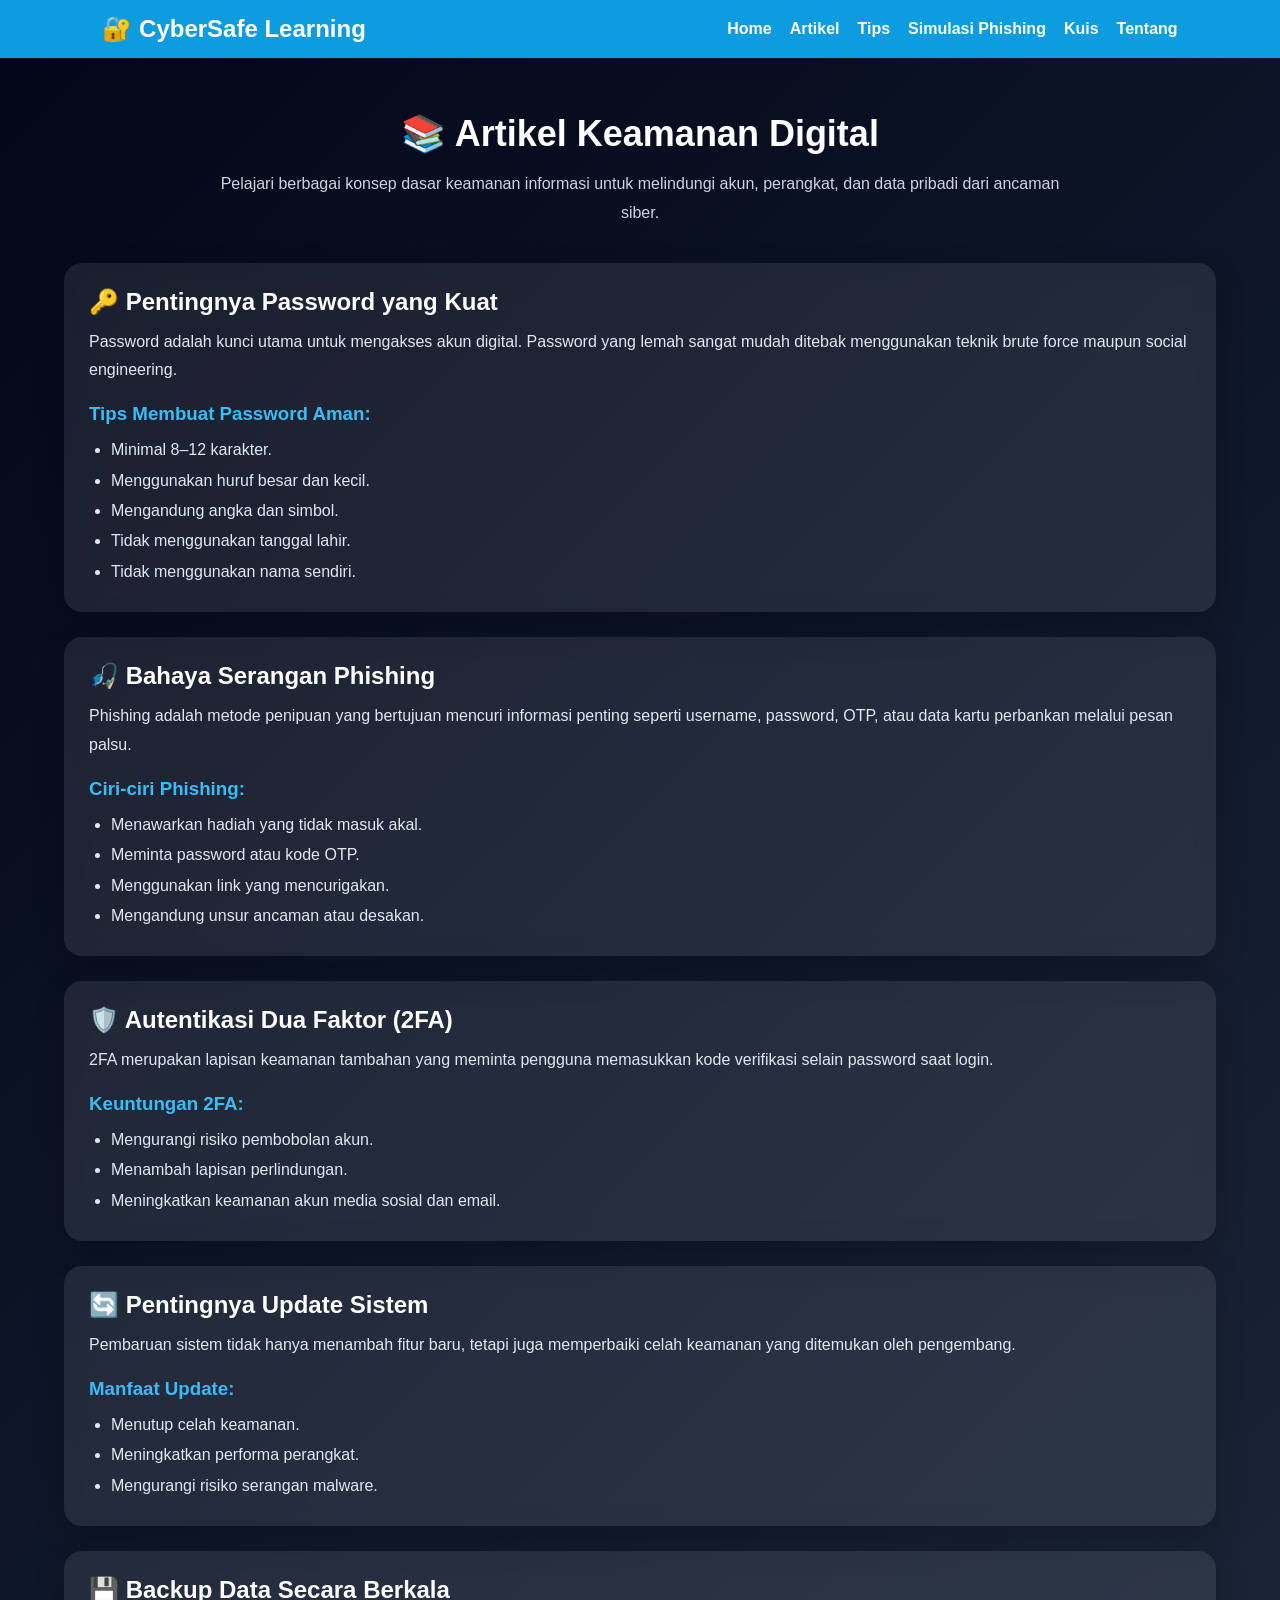
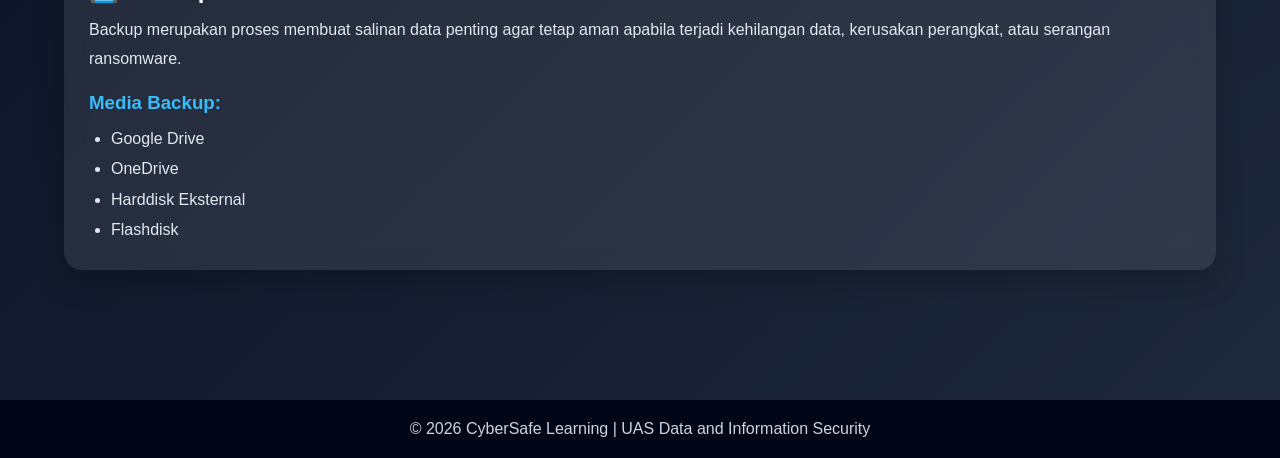
==== artikel.html @ a2234043 "Upload CyberSafe Learning Website" ====
<!DOCTYPE html>
<html lang="id">
<head>
    <meta charset="UTF-8">
    <meta name="viewport" content="width=device-width, initial-scale=1.0">
    <title>Artikel Keamanan - CyberSafe Learning</title>
    <link rel="stylesheet" href="css/style.css">
</head>
<body>

<header>
    <nav class="navbar">
        <h2>🔐 CyberSafe Learning</h2>
        <ul>
            <li><a href="index.html">Home</a></li>
            <li><a href="artikel.html">Artikel</a></li>
            <li><a href="tips.html">Tips</a></li>
            <li><a href="phishing.html">Simulasi Phishing</a></li>
            <li><a href="kuis.html">Kuis</a></li>
            <li><a href="tentang.html">Tentang</a></li>
        </ul>
    </nav>
</header>

<section class="content">
    <h1 class="section-title">📚 Artikel Keamanan Digital</h1>
    <p class="section-desc">
        Pelajari berbagai konsep dasar keamanan informasi untuk melindungi akun,
        perangkat, dan data pribadi dari ancaman siber.
    </p>

    <div class="article">
        <h2>🔑 Pentingnya Password yang Kuat</h2>
        <p>
            Password adalah kunci utama untuk mengakses akun digital. Password yang lemah
            sangat mudah ditebak menggunakan teknik brute force maupun social engineering.
        </p>

        <h3>Tips Membuat Password Aman:</h3>
        <ul>
            <li>Minimal 8–12 karakter.</li>
            <li>Menggunakan huruf besar dan kecil.</li>
            <li>Mengandung angka dan simbol.</li>
            <li>Tidak menggunakan tanggal lahir.</li>
            <li>Tidak menggunakan nama sendiri.</li>
        </ul>
    </div>

    <div class="article">
        <h2>🎣 Bahaya Serangan Phishing</h2>
        <p>
            Phishing adalah metode penipuan yang bertujuan mencuri informasi penting
            seperti username, password, OTP, atau data kartu perbankan melalui pesan palsu.
        </p>

        <h3>Ciri-ciri Phishing:</h3>
        <ul>
            <li>Menawarkan hadiah yang tidak masuk akal.</li>
            <li>Meminta password atau kode OTP.</li>
            <li>Menggunakan link yang mencurigakan.</li>
            <li>Mengandung unsur ancaman atau desakan.</li>
        </ul>
    </div>

    <div class="article">
        <h2>🛡️ Autentikasi Dua Faktor (2FA)</h2>
        <p>
            2FA merupakan lapisan keamanan tambahan yang meminta pengguna memasukkan
            kode verifikasi selain password saat login.
        </p>

        <h3>Keuntungan 2FA:</h3>
        <ul>
            <li>Mengurangi risiko pembobolan akun.</li>
            <li>Menambah lapisan perlindungan.</li>
            <li>Meningkatkan keamanan akun media sosial dan email.</li>
        </ul>
    </div>

    <div class="article">
        <h2>🔄 Pentingnya Update Sistem</h2>
        <p>
            Pembaruan sistem tidak hanya menambah fitur baru, tetapi juga memperbaiki
            celah keamanan yang ditemukan oleh pengembang.
        </p>

        <h3>Manfaat Update:</h3>
        <ul>
            <li>Menutup celah keamanan.</li>
            <li>Meningkatkan performa perangkat.</li>
            <li>Mengurangi risiko serangan malware.</li>
        </ul>
    </div>

    <div class="article">
        <h2>💾 Backup Data Secara Berkala</h2>
        <p>
            Backup merupakan proses membuat salinan data penting agar tetap aman apabila
            terjadi kehilangan data, kerusakan perangkat, atau serangan ransomware.
        </p>

        <h3>Media Backup:</h3>
        <ul>
            <li>Google Drive</li>
            <li>OneDrive</li>
            <li>Harddisk Eksternal</li>
            <li>Flashdisk</li>
        </ul>
    </div>

</section>

<footer>
    <p>&copy; 2026 CyberSafe Learning | UAS Data and Information Security</p>
</footer>

</body>
</html>
---- css/style.css ----
* {
    margin: 0;
    padding: 0;
    box-sizing: border-box;
    font-family: Arial, Helvetica, sans-serif;
}

body {
    background: linear-gradient(135deg, #020617, #0f172a, #1e293b);
    color: #ffffff;
    min-height: 100vh;
}

.navbar {
    background: rgba(14, 165, 233, 0.95);
    display: flex;
    justify-content: space-between;
    align-items: center;
    padding: 15px 8%;
    position: sticky;
    top: 0;
    z-index: 100;
}

.navbar h2 {
    color: white;
}

.navbar ul {
    list-style: none;
    display: flex;
    gap: 18px;
}

.navbar ul li a {
    color: white;
    text-decoration: none;
    font-weight: bold;
}

.navbar ul li a:hover {
    color: #facc15;
}

.premium-hero {
    display: flex;
    align-items: center;
    justify-content: space-between;
    padding: 90px 8%;
    gap: 40px;
}

.hero-text {
    max-width: 650px;
}

.badge {
    display: inline-block;
    background: rgba(250, 204, 21, 0.15);
    color: #facc15;
    padding: 8px 14px;
    border-radius: 30px;
    margin-bottom: 18px;
    font-weight: bold;
}

.hero h1 {
    font-size: 48px;
    margin-bottom: 18px;
}

.hero p {
    line-height: 1.8;
    font-size: 18px;
    color: #e2e8f0;
}

.hero-buttons {
    margin-top: 25px;
}

.btn,
.btn-secondary {
    display: inline-block;
    padding: 13px 24px;
    border-radius: 10px;
    text-decoration: none;
    margin-right: 10px;
    font-weight: bold;
}

.btn {
    background: #0ea5e9;
    color: white;
}

.btn-secondary {
    border: 2px solid #0ea5e9;
    color: #38bdf8;
}

.btn:hover {
    background: #0284c7;
}

.btn-secondary:hover {
    background: #0ea5e9;
    color: white;
}

.hero-card {
    background: rgba(255, 255, 255, 0.1);
    padding: 35px;
    border-radius: 25px;
    text-align: center;
    max-width: 330px;
    box-shadow: 0 20px 40px rgba(0,0,0,0.3);
}

.lock-icon {
    font-size: 70px;
    margin-bottom: 15px;
}

.content {
    width: 90%;
    max-width: 1200px;
    margin: auto;
    padding: 55px 0;
}

.section-title {
    text-align: center;
    margin-bottom: 15px;
    font-size: 36px;
}

.section-desc {
    text-align: center;
    max-width: 850px;
    margin: 0 auto 35px;
    color: #cbd5e1;
    line-height: 1.8;
}

.stats,
.cards,
.steps {
    display: grid;
    grid-template-columns: repeat(auto-fit, minmax(260px, 1fr));
    gap: 22px;
    margin-top: 30px;
}

.stat-box,
.card,
.step,
.article,
.quiz-box,
.email-card,
.warning-box,
.about-box {
    background: rgba(255, 255, 255, 0.09);
    backdrop-filter: blur(10px);
    border-radius: 18px;
    padding: 25px;
    box-shadow: 0 12px 30px rgba(0,0,0,0.22);
}

.stat-box h3 {
    font-size: 28px;
    color: #38bdf8;
    margin-bottom: 10px;
}

.card {
    transition: 0.3s;
}

.card:hover,
.step:hover {
    transform: translateY(-6px);
}

.card-icon {
    font-size: 42px;
    margin-bottom: 12px;
}

.card h3,
.step h3,
.article h2 {
    margin-bottom: 12px;
}

.card p,
.step p,
.article p,
.about-box p {
    color: #e2e8f0;
    line-height: 1.8;
}

.step span {
    display: inline-block;
    background: #0ea5e9;
    padding: 8px 13px;
    border-radius: 50%;
    font-weight: bold;
    margin-bottom: 15px;
}

.article {
    margin-bottom: 25px;
}

.article h3,
.about-box h3 {
    margin-top: 18px;
    margin-bottom: 10px;
    color: #38bdf8;
}

.article ul,
.warning-box ul,
.about-box ul {
    margin-left: 22px;
    line-height: 1.9;
    color: #e2e8f0;
}

.security-table {
    width: 100%;
    border-collapse: collapse;
    margin-top: 15px;
    overflow: hidden;
}

.security-table th,
.security-table td {
    padding: 13px;
    border: 1px solid rgba(255,255,255,0.2);
    text-align: left;
}

.security-table th {
    background: #0ea5e9;
}

.email-header {
    display: flex;
    justify-content: space-between;
    align-items: center;
}

.danger-badge {
    background: #ef4444;
    color: white;
    padding: 7px 12px;
    border-radius: 20px;
    font-size: 13px;
}

.email-body {
    margin-top: 18px;
    background: rgba(0,0,0,0.2);
    padding: 18px;
    border-radius: 12px;
}

.fake-link {
    color: #f87171;
    font-weight: bold;
    word-break: break-word;
}

.warning-box {
    margin-top: 22px;
    border-left: 5px solid #facc15;
}

.button-group {
    margin-top: 25px;
    text-align: center;
}

button {
    padding: 13px 22px;
    border: none;
    border-radius: 10px;
    background: #0ea5e9;
    color: white;
    cursor: pointer;
    margin: 6px;
    font-size: 15px;
    font-weight: bold;
}

button:hover {
    background: #0284c7;
}

.result {
    margin-top: 22px;
    font-size: 20px;
    font-weight: bold;
    text-align: center;
}

.question {
    margin-bottom: 20px;
}

.question h3 {
    margin-bottom: 12px;
    color: #38bdf8;
}

.question label {
    line-height: 2;
    cursor: pointer;
}

hr {
    border: 0;
    height: 1px;
    background: rgba(255,255,255,0.2);
    margin: 20px 0;
}

footer {
    margin-top: 50px;
    text-align: center;
    background: #020617;
    padding: 20px;
    color: #cbd5e1;
}

@media (max-width: 768px) {
    .navbar {
        flex-direction: column;
        gap: 15px;
    }

    .navbar ul {
        flex-wrap: wrap;
        justify-content: center;
    }

    .premium-hero {
        flex-direction: column;
        text-align: center;
        padding: 60px 6%;
    }

    .hero h1 {
        font-size: 34px;
    }

    .hero p {
        font-size: 16px;
    }

    .section-title {
        font-size: 28px;
    }
}
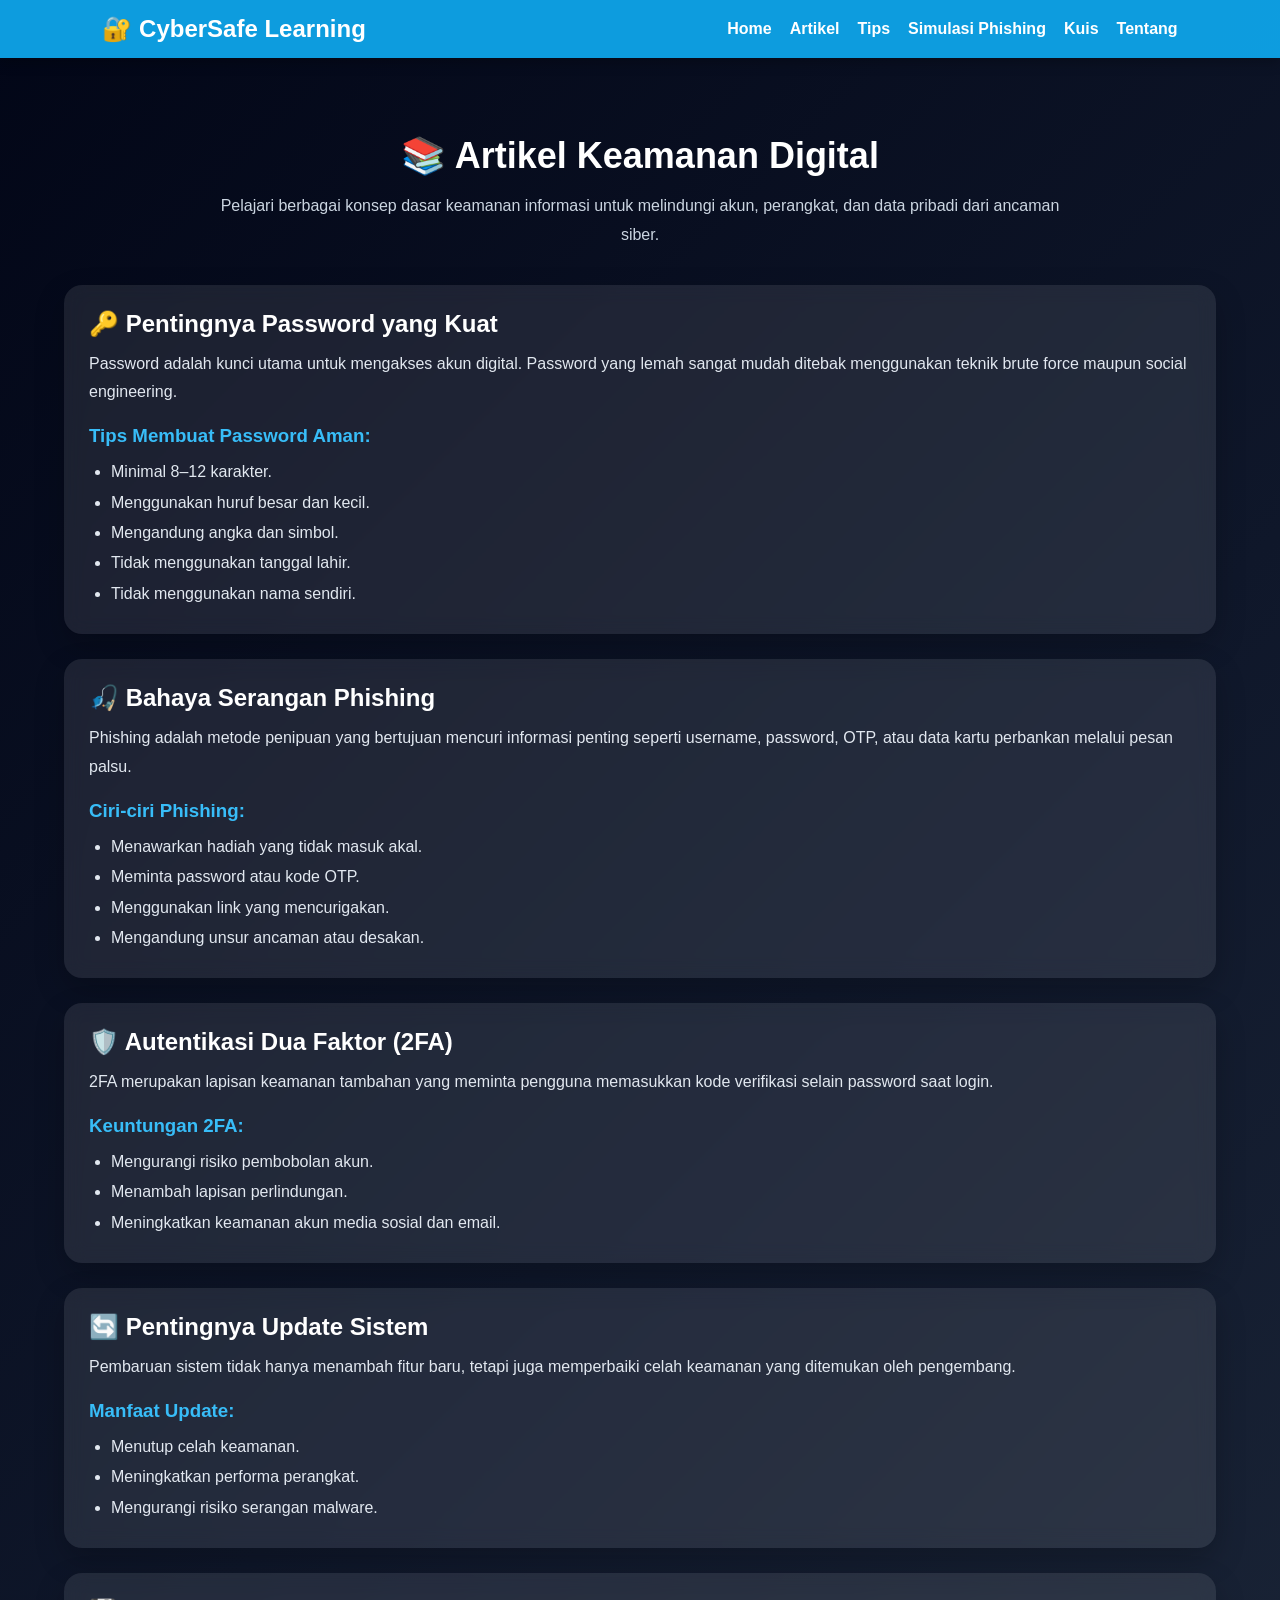
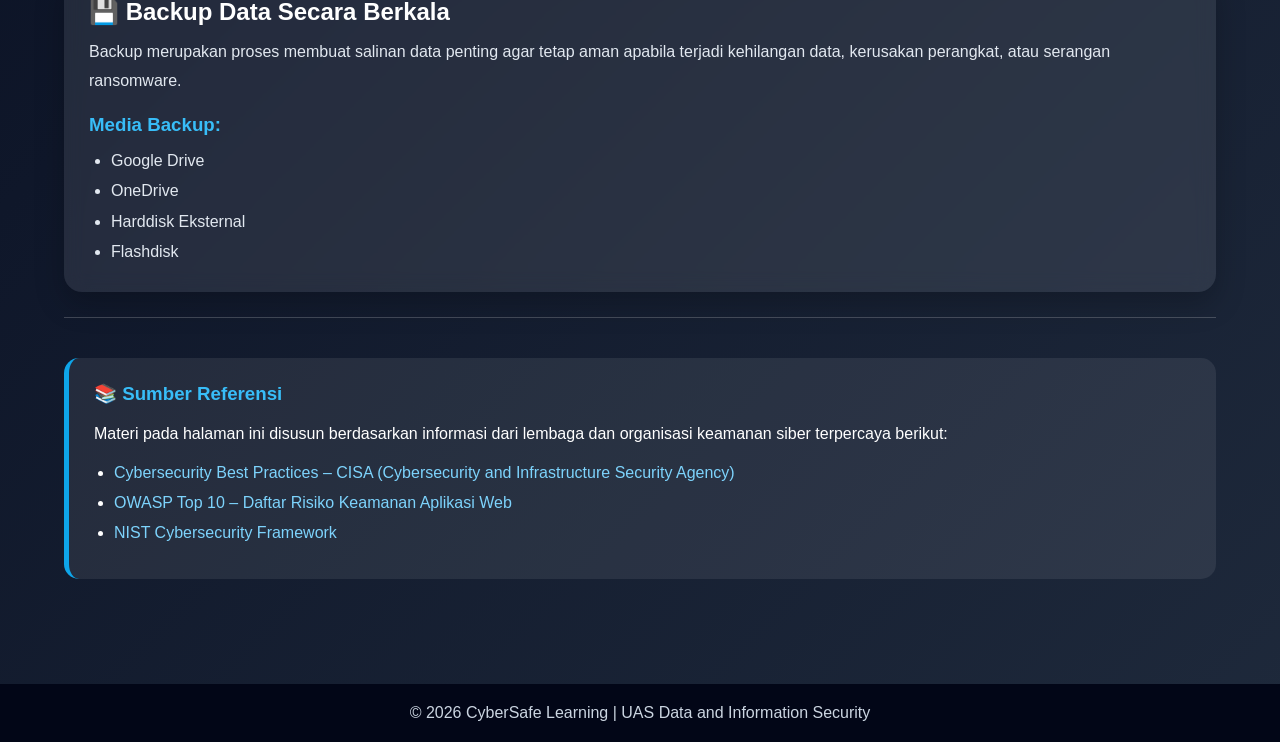
==== commit 1e222543: "Update CyberSafe Learning versi final" ====
--- a/artikel.html
+++ b/artikel.html
@@ -10,7 +10,12 @@
 
 <header>
     <nav class="navbar">
-        <h2>🔐 CyberSafe Learning</h2>
+        <h2>
+            <a href="index.html" class="logo">
+                🔐 CyberSafe Learning
+            </a>
+        </h2>
+
         <ul>
             <li><a href="index.html">Home</a></li>
             <li><a href="artikel.html">Artikel</a></li>
@@ -108,6 +113,39 @@
         </ul>
     </div>
 
+    <hr>
+
+<div class="reference-box">
+
+    <h3>📚 Sumber Referensi</h3>
+
+    <p>
+        Materi pada halaman ini disusun berdasarkan informasi dari lembaga dan organisasi keamanan siber terpercaya berikut:
+    </p>
+
+    <ul>
+
+        <li>
+            <a href="https://www.cisa.gov/topics/cybersecurity-best-practices" target="_blank">
+                Cybersecurity Best Practices – CISA (Cybersecurity and Infrastructure Security Agency)
+            </a>
+        </li>
+
+        <li>
+            <a href="https://owasp.org/www-project-top-ten/" target="_blank">
+                OWASP Top 10 – Daftar Risiko Keamanan Aplikasi Web
+            </a>
+        </li>
+
+        <li>
+            <a href="https://www.nist.gov/cyberframework" target="_blank">
+                NIST Cybersecurity Framework
+            </a>
+        </li>
+
+    </ul>
+
+</div>
 </section>
 
 <footer>
--- a/css/style.css
+++ b/css/style.css
@@ -9,6 +9,8 @@
     background: linear-gradient(135deg, #020617, #0f172a, #1e293b);
     color: #ffffff;
     min-height: 100vh;
+
+    padding-top: 80px;
 }
 
 .navbar {
@@ -17,9 +19,15 @@
     justify-content: space-between;
     align-items: center;
     padding: 15px 8%;
-    position: sticky;
+
+    position: fixed;
     top: 0;
-    z-index: 100;
+    left: 0;
+    width: 100%;
+
+    z-index: 1000;
+
+    box-shadow: 0 4px 12px rgba(0,0,0,0.25);
 }
 
 .navbar h2 {
@@ -336,6 +344,36 @@
     color: #cbd5e1;
 }
 
+/* ========================= */
+/* Tombol Sertifikat */
+/* ========================= */
+
+.button-group{
+
+    margin-top:20px;
+
+    display:flex;
+
+    justify-content:center;
+
+    gap:15px;
+
+    flex-wrap:wrap;
+
+}
+
+.restart-btn{
+
+    background:#ef4444;
+
+}
+
+.restart-btn:hover{
+
+    background:#dc2626;
+
+}
+
 @media (max-width: 768px) {
     .navbar {
         flex-direction: column;
@@ -364,4 +402,241 @@
     .section-title {
         font-size: 28px;
     }
+    .button-group{
+
+    flex-direction:column;
+
+    align-items:center;
+
+}
+
+.button-group button{
+
+    width:100%;
+    max-width:300px;
+    margin:5px 0;
+
+}
+}
+
+.logo{
+    text-decoration:none;
+    color:white;
+    transition:0.3s;
+}
+
+.logo:hover{
+    color:#00d4ff;
+}
+
+/* ===== REFERENSI ARTIKEL ===== */
+
+.reference-box{
+    margin-top:40px;
+    padding:25px;
+    background:rgba(255,255,255,0.08);
+    border-left:5px solid #0ea5e9;
+    border-radius:15px;
+}
+
+.reference-box h3{
+    color:#38bdf8;
+    margin-bottom:15px;
+}
+
+.reference-box p{
+    margin-bottom:15px;
+    line-height:1.8;
+}
+
+.reference-box ul{
+    margin-left:20px;
+}
+
+.reference-box li{
+    margin-bottom:12px;
+}
+
+.reference-box a{
+    color:#7dd3fc;
+    text-decoration:none;
+    transition:.3s;
+}
+
+.reference-box a:hover{
+    color:#facc15;
+    text-decoration:underline;
+}
+
+/* ========================= */
+/* QUIZ PREMIUM */
+/* ========================= */
+
+.quiz-start{
+    margin:30px 0;
+    text-align:center;
+}
+
+.quiz-start label{
+    display:block;
+    font-size:20px;
+    margin-bottom:10px;
+    font-weight:bold;
+}
+
+.quiz-start input{
+    width:350px;
+    max-width:90%;
+    padding:12px;
+    border:none;
+    border-radius:10px;
+    margin-bottom:15px;
+    font-size:16px;
+}
+
+.progress-container{
+
+    width:100%;
+    height:22px;
+
+    background:#334155;
+
+    border-radius:20px;
+
+    overflow:hidden;
+
+    margin:25px 0;
+
+}
+
+.progress-bar{
+
+    width:0%;
+
+    height:100%;
+
+    background:linear-gradient(90deg,#0ea5e9,#22c55e);
+
+    transition:.5s;
+
+}
+
+.progress-text{
+
+    text-align:center;
+
+    margin-bottom:25px;
+
+    font-weight:bold;
+
+}
+
+textarea{
+
+    width:100%;
+
+    padding:15px;
+
+    border-radius:10px;
+
+    border:none;
+
+    resize:vertical;
+
+    margin-top:12px;
+
+    min-height:120px;
+
+    font-size:15px;
+
+}
+
+.certificate{
+
+    margin-top:35px;
+
+    padding:30px;
+
+    border:3px dashed gold;
+
+    border-radius:20px;
+
+    text-align:center;
+
+    display:none;
+
+    background:rgba(255,255,255,.08);
+
+}
+
+.certificate h2{
+
+    color:gold;
+
+    margin-bottom:15px;
+
+}
+
+.restart{
+
+    margin-top:20px;
+
+    background:#ef4444;
+
+}
+
+.restart:hover{
+
+    background:#dc2626;
+
+}
+
+.progress-container{
+    width:100%;
+    background:#334155;
+    border-radius:30px;
+    overflow:hidden;
+    height:20px;
+    margin:20px 0;
+}
+
+.progress-bar{
+    width:0%;
+    height:100%;
+    background:#ef4444;
+    transition:width .6s ease, background .6s ease;
+}
+
+.sertifikat{
+
+margin-top:40px;
+
+padding:40px;
+
+border-radius:20px;
+
+background:white;
+
+color:#111827;
+
+text-align:center;
+
+box-shadow:0 15px 40px rgba(0,0,0,.3);
+
+}
+
+.sertifikat h2{
+
+color:#0284c7;
+
+margin-bottom:20px;
+
+}
+
+.sertifikat h3{
+
+font-size:30px;
+
+margin:15px 0;
+
 }
